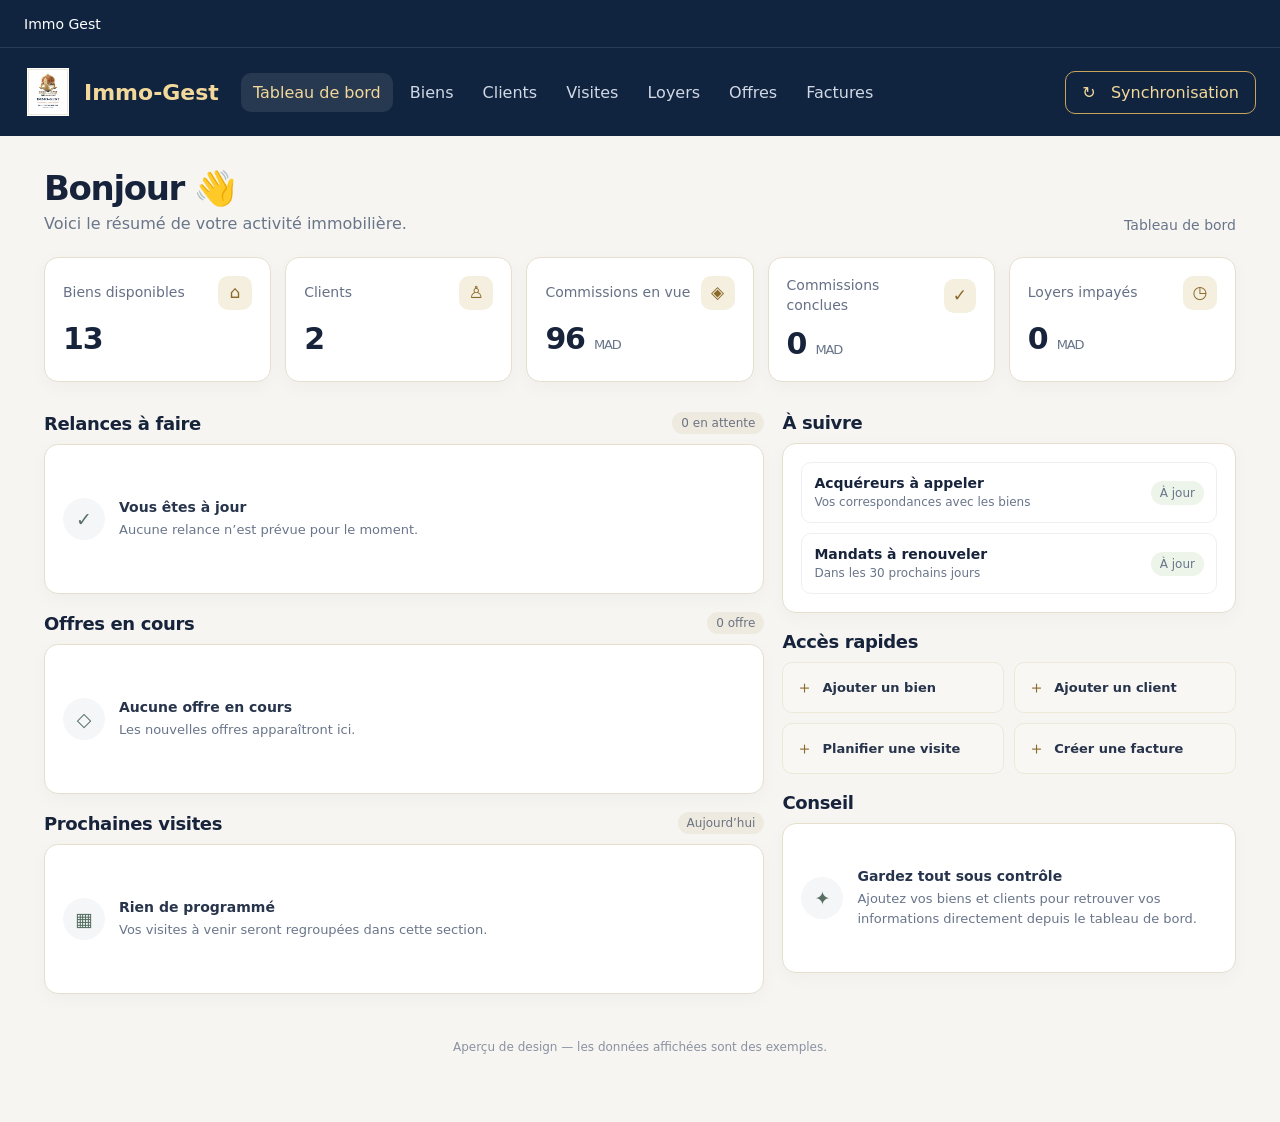
==== apercu.html @ 69e3c44c "Add a responsive dashboard design preview" ====
<!doctype html>
<html lang="fr">
<head>
  <meta charset="utf-8">
  <meta name="viewport" content="width=device-width, initial-scale=1">
  <meta name="theme-color" content="#10243f">
  <title>Aperçu du tableau de bord — Immo-Gest</title>
  <style>
    :root{font-family:Inter,"Segoe UI",system-ui,-apple-system,sans-serif;color:#17233b;background:#f6f5f1;font-synthesis:none;text-rendering:optimizeLegibility}
    *{box-sizing:border-box}body{margin:0}.top{background:#10243f;color:white}.brandbar{height:48px;display:flex;align-items:center;padding:0 24px;border-bottom:1px solid #ffffff1c;font-size:14px}.navwrap{max-width:1440px;margin:auto;padding:16px 24px;display:flex;align-items:center;gap:22px;min-height:88px}.brand{display:flex;align-items:center;gap:12px;color:#f2d89a;font-size:22px;font-weight:750;white-space:nowrap}.brand img{width:48px;height:48px;object-fit:contain}.nav{display:flex;align-items:center;gap:5px;flex:1;overflow-x:auto}.nav a{color:#d1d8e5;text-decoration:none;padding:10px 12px;border-radius:10px;white-space:nowrap}.nav a.active,.nav a:hover{background:#ffffff18;color:#f2d89a}.sync{border:1px solid #c9a45c;color:#f2d89a;background:transparent;padding:11px 16px;border-radius:10px;font:inherit;white-space:nowrap}.main{max-width:1240px;margin:0 auto;padding:32px 24px 56px}.welcome{display:flex;align-items:flex-end;justify-content:space-between;gap:16px;margin-bottom:24px}.welcome h1{font-size:clamp(25px,3vw,34px);letter-spacing:-.04em;margin:0 0 6px}.welcome p{color:#69758a;margin:0}.date{color:#69758a;font-size:14px}.stats{display:grid;grid-template-columns:repeat(5,minmax(0,1fr));gap:14px;margin-bottom:30px}.stat,.panel{background:#fff;border:1px solid #e6dfce;border-radius:14px;box-shadow:0 5px 18px #17233b08}.stat{padding:18px;min-height:125px}.stat-top{display:flex;justify-content:space-between;gap:8px;align-items:center;color:#657086;font-size:14px;line-height:1.4}.icon{width:34px;height:34px;border-radius:10px;background:#f5efdf;color:#8a6929;display:grid;place-items:center;font-size:17px}.value{font-size:30px;line-height:1.15;font-weight:750;letter-spacing:-.04em;margin-top:12px}.unit{font-size:13px;font-weight:500;color:#69758a}.layout{display:grid;grid-template-columns:minmax(0,1.35fr) minmax(280px,.85fr);gap:18px;align-items:start}.section{margin-bottom:18px}.section-title{display:flex;align-items:center;justify-content:space-between;margin:0 0 10px}.section-title h2{font-size:18px;letter-spacing:-.02em;margin:0}.count{font-size:12px;color:#6b7280;background:#eeeae0;border-radius:99px;padding:4px 9px}.panel{padding:18px}.empty{min-height:112px;display:flex;align-items:center;gap:14px;color:#69758a}.empty-icon{width:42px;height:42px;border-radius:50%;background:#f4f6f8;display:grid;place-items:center;color:#587064;font-size:19px;flex:none}.empty strong{display:block;color:#27344b;margin-bottom:4px;font-size:14px}.empty span{font-size:13px;line-height:1.5}.mini-list{display:grid;gap:10px}.mini-item{display:flex;align-items:center;justify-content:space-between;gap:12px;padding:12px;border:1px solid #edf0f3;border-radius:10px}.mini-item strong{display:block;font-size:14px}.mini-item span{font-size:12px;color:#69758a}.badge{color:#527044;background:#edf4e9;border-radius:99px;padding:5px 9px;font-size:12px;white-space:nowrap}.quick{display:grid;grid-template-columns:1fr 1fr;gap:10px}.quick a{display:flex;align-items:center;gap:9px;padding:13px;border-radius:10px;background:#f8f7f3;border:1px solid #eee8d9;color:#27344b;text-decoration:none;font-size:13px;font-weight:600}.quick a:hover{border-color:#c9a45c;background:#fbf8ef}.quick i{font-style:normal;color:#8a6929;font-size:17px}.foot{text-align:center;color:#8a91a0;font-size:12px;padding-top:16px}
    @media(max-width:1050px){.navwrap{flex-wrap:wrap;gap:12px}.nav{order:3;flex-basis:100%}.stats{grid-template-columns:repeat(3,minmax(0,1fr))}}
    @media(max-width:700px){.brandbar{padding:0 16px}.navwrap{padding:12px 16px}.sync{margin-left:auto}.main{padding:24px 16px 40px}.welcome{align-items:flex-start;flex-direction:column}.stats{grid-template-columns:repeat(2,minmax(0,1fr));gap:10px}.stat{padding:14px;min-height:112px}.value{font-size:26px}.layout{grid-template-columns:1fr}.nav a{padding:9px 10px;font-size:14px}}
    @media(max-width:390px){.stats{grid-template-columns:1fr 1fr}.brand{font-size:19px}.brand img{width:40px;height:40px}.sync{padding:9px 11px;font-size:13px}}
  </style>
</head>
<body>
  <header class="top">
    <div class="brandbar">Immo Gest</div>
    <div class="navwrap">
      <div class="brand"><img src="1_Immo-Gest_Logo_Principal_Print.png" alt=""><span>Immo-Gest</span></div>
      <nav class="nav" aria-label="Navigation principale">
        <a class="active" href="#dashboard">Tableau de bord</a><a href="#biens">Biens</a><a href="#clients">Clients</a><a href="#visites">Visites</a><a href="#loyers">Loyers</a><a href="#offres">Offres</a><a href="#factures">Factures</a>
      </nav>
      <button class="sync" type="button">↻ &nbsp; Synchronisation</button>
    </div>
  </header>
  <main class="main" id="dashboard">
    <div class="welcome"><div><h1>Bonjour 👋</h1><p>Voici le résumé de votre activité immobilière.</p></div><div class="date">Tableau de bord</div></div>
    <section class="stats" aria-label="Résumé de l'activité">
      <article class="stat"><div class="stat-top"><span>Biens disponibles</span><span class="icon">⌂</span></div><div class="value">13</div></article>
      <article class="stat"><div class="stat-top"><span>Clients</span><span class="icon">♙</span></div><div class="value">2</div></article>
      <article class="stat"><div class="stat-top"><span>Commissions en vue</span><span class="icon">◈</span></div><div class="value">96 <span class="unit">MAD</span></div></article>
      <article class="stat"><div class="stat-top"><span>Commissions conclues</span><span class="icon">✓</span></div><div class="value">0 <span class="unit">MAD</span></div></article>
      <article class="stat"><div class="stat-top"><span>Loyers impayés</span><span class="icon">◷</span></div><div class="value">0 <span class="unit">MAD</span></div></article>
    </section>
    <div class="layout">
      <div>
        <section class="section" id="relances"><div class="section-title"><h2>Relances à faire</h2><span class="count">0 en attente</span></div><div class="panel"><div class="empty"><div class="empty-icon">✓</div><div><strong>Vous êtes à jour</strong><span>Aucune relance n’est prévue pour le moment.</span></div></div></div></section>
        <section class="section" id="offres"><div class="section-title"><h2>Offres en cours</h2><span class="count">0 offre</span></div><div class="panel"><div class="empty"><div class="empty-icon">◇</div><div><strong>Aucune offre en cours</strong><span>Les nouvelles offres apparaîtront ici.</span></div></div></div></section>
        <section class="section" id="visites"><div class="section-title"><h2>Prochaines visites</h2><span class="count">Aujourd’hui</span></div><div class="panel"><div class="empty"><div class="empty-icon">▦</div><div><strong>Rien de programmé</strong><span>Vos visites à venir seront regroupées dans cette section.</span></div></div></div></section>
      </div>
      <aside>
        <section class="section" id="clients"><div class="section-title"><h2>À suivre</h2></div><div class="panel mini-list"><div class="mini-item"><div><strong>Acquéreurs à appeler</strong><span>Vos correspondances avec les biens</span></div><span class="badge">À jour</span></div><div class="mini-item"><div><strong>Mandats à renouveler</strong><span>Dans les 30 prochains jours</span></div><span class="badge">À jour</span></div></div></section>
        <section class="section"><div class="section-title"><h2>Accès rapides</h2></div><div class="quick"><a href="#biens"><i>＋</i> Ajouter un bien</a><a href="#clients"><i>＋</i> Ajouter un client</a><a href="#visites"><i>＋</i> Planifier une visite</a><a href="#factures"><i>＋</i> Créer une facture</a></div></section>
        <section class="section" id="loyers"><div class="section-title"><h2>Conseil</h2></div><div class="panel"><div class="empty"><div class="empty-icon">✦</div><div><strong>Gardez tout sous contrôle</strong><span>Ajoutez vos biens et clients pour retrouver vos informations directement depuis le tableau de bord.</span></div></div></div></section>
      </aside>
    </div>
    <p class="foot">Aperçu de design — les données affichées sont des exemples.</p>
  </main>
</body>
</html>
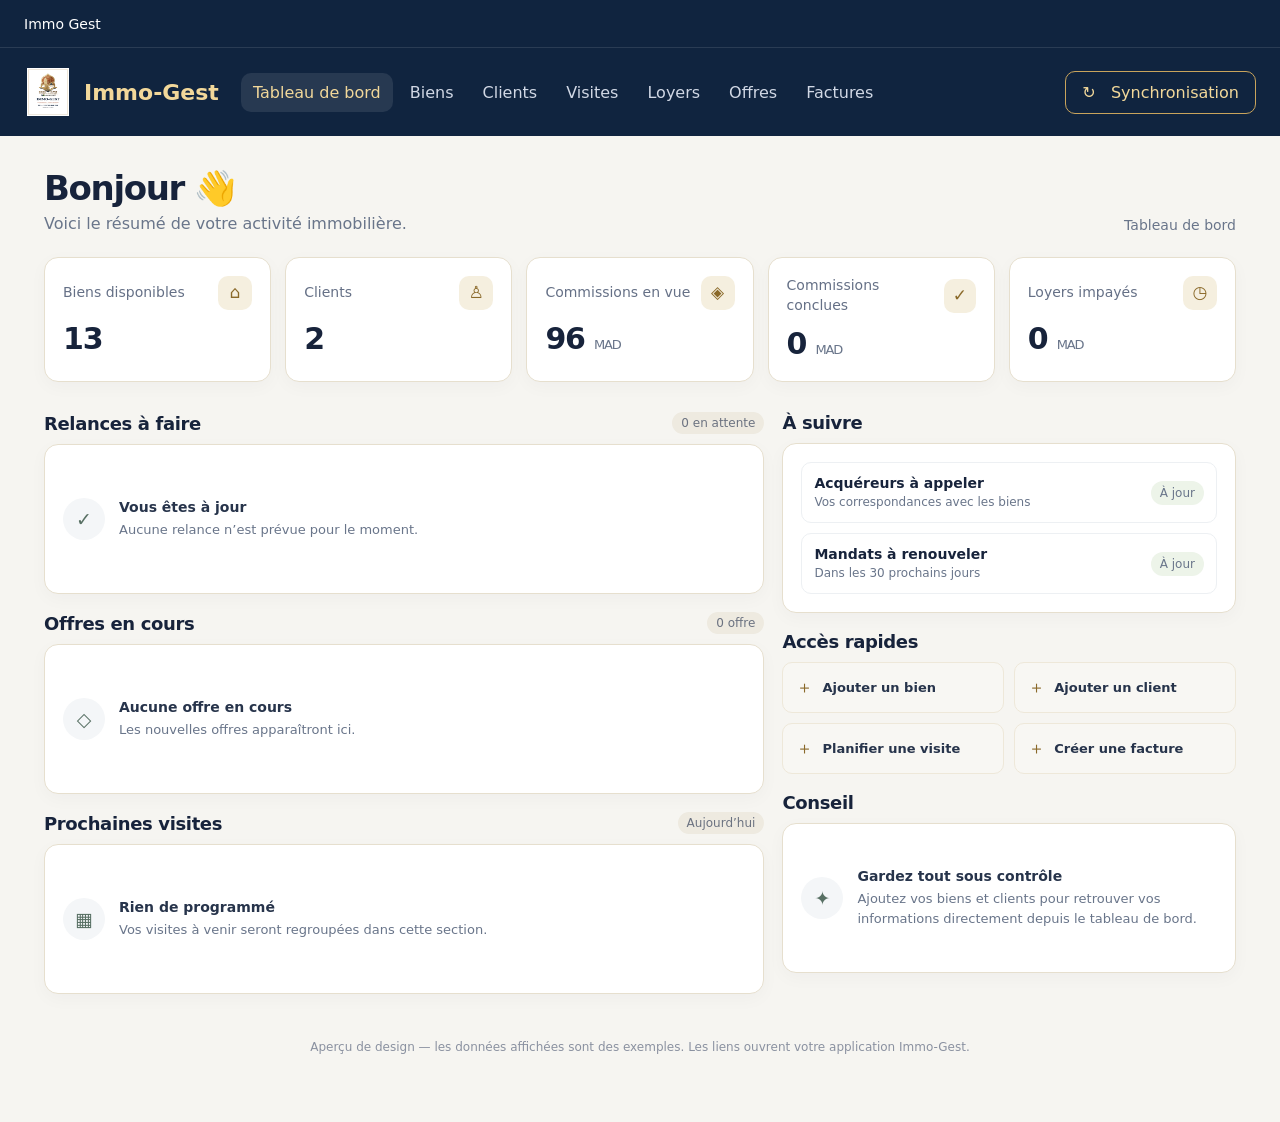
==== commit 522b5b4b: "Link preview navigation to the Immo-Gest app" ====
--- a/apercu.html
+++ b/apercu.html
@@ -19,9 +19,9 @@
     <div class="navwrap">
       <div class="brand"><img src="1_Immo-Gest_Logo_Principal_Print.png" alt=""><span>Immo-Gest</span></div>
       <nav class="nav" aria-label="Navigation principale">
-        <a class="active" href="#dashboard">Tableau de bord</a><a href="#biens">Biens</a><a href="#clients">Clients</a><a href="#visites">Visites</a><a href="#loyers">Loyers</a><a href="#offres">Offres</a><a href="#factures">Factures</a>
+        <a class="active" href="#dashboard">Tableau de bord</a><a href="./index.html" title="Ouvrir l’application pour gérer vos biens">Biens</a><a href="./index.html">Clients</a><a href="./index.html">Visites</a><a href="./index.html">Loyers</a><a href="./index.html">Offres</a><a href="./index.html">Factures</a>
       </nav>
-      <button class="sync" type="button">↻ &nbsp; Synchronisation</button>
+      <a class="sync" href="./index.html" style="text-decoration:none">↻ &nbsp; Synchronisation</a>
     </div>
   </header>
   <main class="main" id="dashboard">
@@ -41,11 +41,11 @@
       </div>
       <aside>
         <section class="section" id="clients"><div class="section-title"><h2>À suivre</h2></div><div class="panel mini-list"><div class="mini-item"><div><strong>Acquéreurs à appeler</strong><span>Vos correspondances avec les biens</span></div><span class="badge">À jour</span></div><div class="mini-item"><div><strong>Mandats à renouveler</strong><span>Dans les 30 prochains jours</span></div><span class="badge">À jour</span></div></div></section>
-        <section class="section"><div class="section-title"><h2>Accès rapides</h2></div><div class="quick"><a href="#biens"><i>＋</i> Ajouter un bien</a><a href="#clients"><i>＋</i> Ajouter un client</a><a href="#visites"><i>＋</i> Planifier une visite</a><a href="#factures"><i>＋</i> Créer une facture</a></div></section>
+        <section class="section"><div class="section-title"><h2>Accès rapides</h2></div><div class="quick"><a href="./index.html"><i>＋</i> Ajouter un bien</a><a href="./index.html"><i>＋</i> Ajouter un client</a><a href="./index.html"><i>＋</i> Planifier une visite</a><a href="./index.html"><i>＋</i> Créer une facture</a></div></section>
         <section class="section" id="loyers"><div class="section-title"><h2>Conseil</h2></div><div class="panel"><div class="empty"><div class="empty-icon">✦</div><div><strong>Gardez tout sous contrôle</strong><span>Ajoutez vos biens et clients pour retrouver vos informations directement depuis le tableau de bord.</span></div></div></div></section>
       </aside>
     </div>
-    <p class="foot">Aperçu de design — les données affichées sont des exemples.</p>
+    <p class="foot">Aperçu de design — les données affichées sont des exemples. Les liens ouvrent votre application Immo-Gest.</p>
   </main>
 </body>
 </html>
